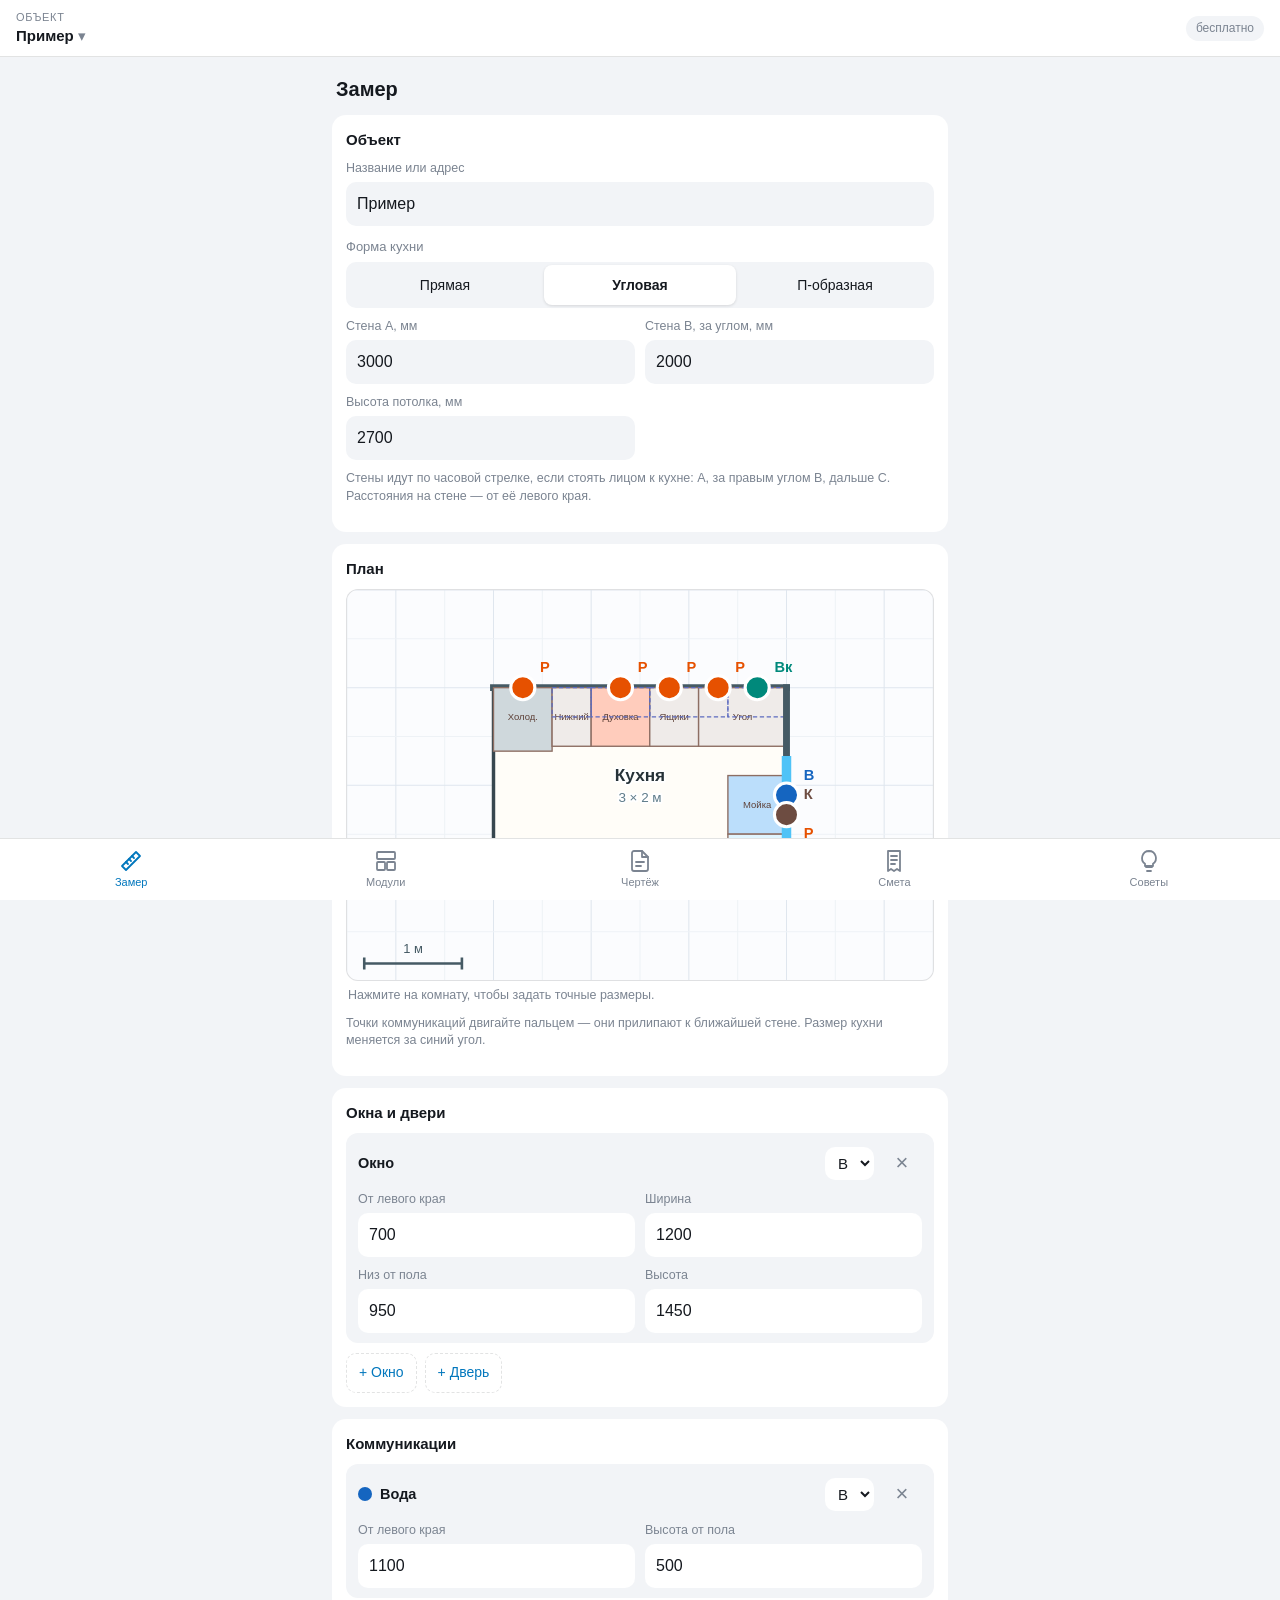
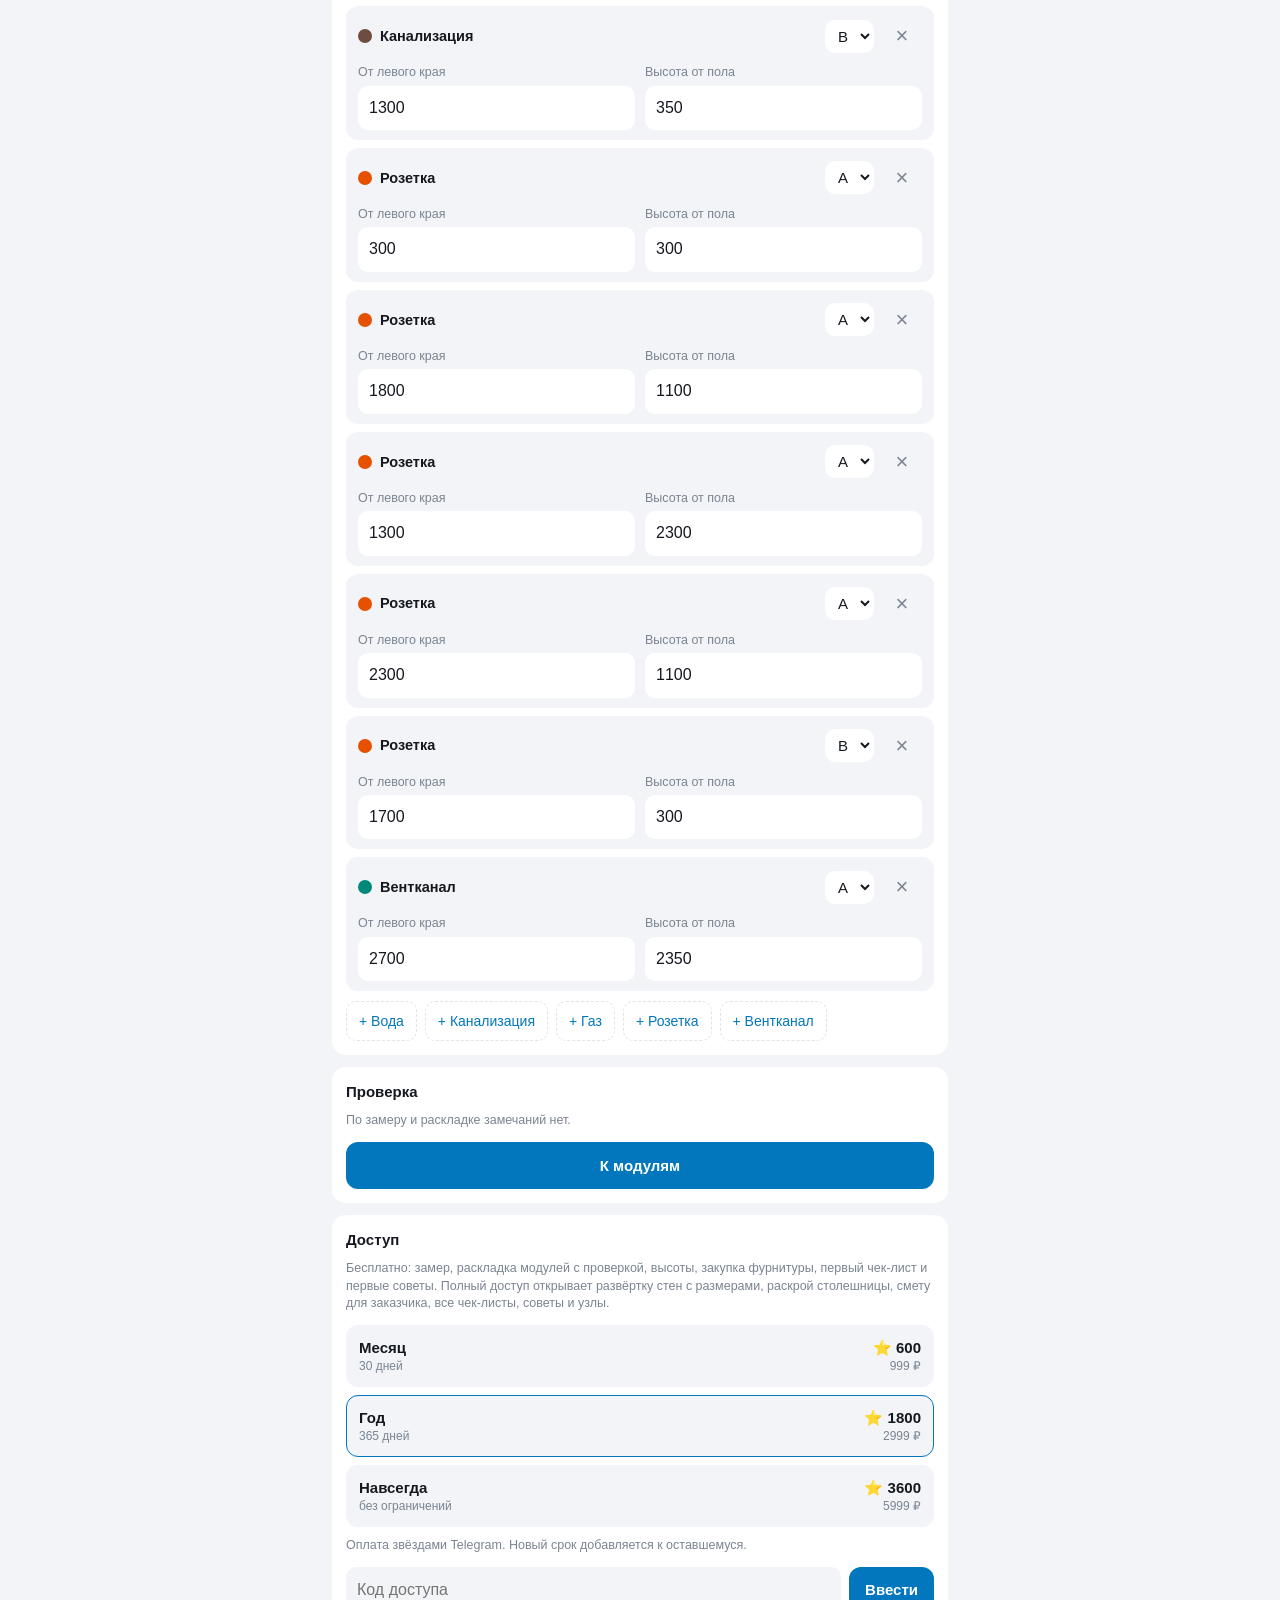
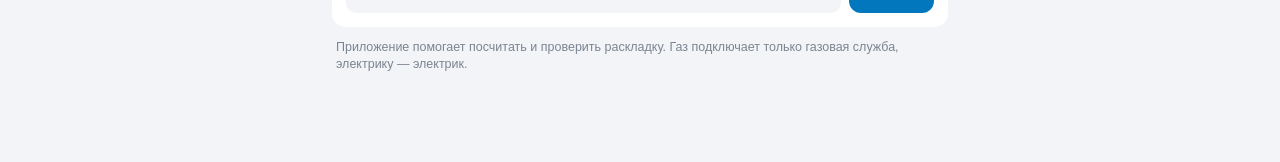
==== kuhnya/index.html @ 16d04ddf "Кухня PRO: мини-приложение для сборщиков кухонь Замер, раскладка модулей с проверкой, высоты, развёр" ====
<!DOCTYPE html>
<html lang="ru">
<head>
  <meta charset="UTF-8">
  <meta name="viewport" content="width=device-width, initial-scale=1, maximum-scale=1, user-scalable=no">
  <title>Кухня PRO</title>
  <script>
    /* автообновление: если на сервере версия новее, перезагружаемся мимо кэша Telegram */
    window.APP_VERSION = 1;
    fetch("version.json?t=" + Date.now(), { cache: "no-store" }).then((r) => r.json()).then((j) => {
      if (j.v > window.APP_VERSION && !location.search.includes("v=" + j.v)) location.replace(location.pathname + "?v=" + j.v + location.hash);
    }).catch(() => {});
  </script>
  <script src="https://telegram.org/js/telegram-web-app.js"></script>
  <link rel="stylesheet" href="style.css?v=1">
</head>
<body>
  <header class="top">
    <button class="project-chip" type="button">
      <span class="chip-label">Объект</span>
      <span class="chip-name" id="projectName">—</span>
    </button>
    <span class="badge" id="accessBadge">бесплатно</span>
  </header>
  <main id="view"></main>
  <nav class="tabs">
    <button type="button" data-tab="zamer">
      <svg viewBox="0 0 24 24"><path d="M3 17L17 3l4 4L7 21z"/><path d="M7 13l2 2M10 10l2 2M13 7l2 2"/></svg>
      Замер
    </button>
    <button type="button" data-tab="mods">
      <svg viewBox="0 0 24 24"><rect x="3" y="3" width="18" height="7" rx="1"/><rect x="3" y="13" width="8" height="8" rx="1"/><rect x="13" y="13" width="8" height="8" rx="1"/></svg>
      Модули
    </button>
    <button type="button" data-tab="draw">
      <svg viewBox="0 0 24 24"><path d="M14 2H6a2 2 0 00-2 2v16a2 2 0 002 2h12a2 2 0 002-2V8z"/><polyline points="14 2 14 8 20 8"/><path d="M8 13h8M8 17h5"/></svg>
      Чертёж
    </button>
    <button type="button" data-tab="smeta">
      <svg viewBox="0 0 24 24"><path d="M6 2h12v20l-3-2-3 2-3-2-3 2z"/><path d="M9 7h6M9 11h6M9 15h4"/></svg>
      Смета
    </button>
    <button type="button" data-tab="tips">
      <svg viewBox="0 0 24 24"><path d="M9 18h6M10 22h4M12 2a7 7 0 00-4 12.7V17h8v-2.3A7 7 0 0012 2z"/></svg>
      Советы
    </button>
  </nav>
  <div class="toast" id="toast"></div>
  <script src="config.js?v=1"></script>
  <script src="core.js?v=1"></script>
  <script src="plan.js?v=1"></script>
  <script src="elev.js?v=1"></script>
  <script src="tips.js?v=1"></script>
  <script src="checklists.js?v=1"></script>
  <script src="app.js?v=1"></script>
</body>
</html>
---- kuhnya/style.css ----
:root {
  --bg: var(--tg-theme-bg-color, #ffffff);
  --bg2: var(--tg-theme-secondary-bg-color, #f2f4f7);
  --text: var(--tg-theme-text-color, #15191f);
  --hint: var(--tg-theme-hint-color, #7b8491);
  --link: var(--tg-theme-link-color, #0277bd);
  --btn: var(--tg-theme-button-color, #0277bd);
  --btn-text: var(--tg-theme-button-text-color, #ffffff);
  --accent: #e65100;
  --ok: #1f8a4c;
  --amber: #f2a900;
  --hot: #e53935;
  --cold: #1565c0;
  --warn-bg: #fdecea;
  --line: color-mix(in srgb, var(--text) 12%, transparent);
  --radius: 14px;
}
* { box-sizing: border-box; -webkit-tap-highlight-color: transparent; }
html, body { margin: 0; background: var(--bg2); color: var(--text); font: 15px/1.4 -apple-system, "Segoe UI", Roboto, sans-serif; overflow-x: clip; }
body { padding-bottom: calc(72px + env(safe-area-inset-bottom)); }
main { padding: 12px 12px 0; max-width: 640px; margin: 0 auto; overflow-x: clip; }

.top { position: sticky; top: 0; z-index: 5; display: flex; align-items: center; justify-content: space-between; gap: 10px;
  padding: 10px 16px; background: var(--bg); border-bottom: 1px solid var(--line); }
.project-chip { display: flex; flex-direction: column; align-items: flex-start; border: 0; background: none; color: var(--text); padding: 0; font: inherit; text-align: left; min-width: 0; }
.chip-label { font-size: 11px; color: var(--hint); text-transform: uppercase; letter-spacing: .06em; }
.chip-name { font-weight: 700; white-space: nowrap; overflow: hidden; text-overflow: ellipsis; max-width: 60vw; }
.chip-name::after { content: " ▾"; color: var(--hint); font-weight: 400; }
.badge { font-size: 12px; padding: 4px 10px; border-radius: 99px; background: var(--bg2); color: var(--hint); white-space: nowrap; }
.badge.paid { background: color-mix(in srgb, var(--ok) 15%, transparent); color: var(--ok); }

h2 { font-size: 20px; margin: 6px 4px 12px; }
h3 { font-size: 15px; margin: 0 0 10px; }
.card { background: var(--bg); border-radius: var(--radius); padding: 14px; margin-bottom: 12px; position: relative; }
.sub { color: var(--hint); font-size: 13px; margin: -6px 0 10px; }
.grid { display: grid; grid-template-columns: 1fr 1fr; gap: 10px; align-items: end; }
label.f { display: flex; flex-direction: column; gap: 4px; font-size: 12.5px; color: var(--hint); }
label.f.full { grid-column: 1 / -1; }
input, select { width: 100%; font: inherit; font-size: 16px; color: var(--text); background: var(--bg2); border: 1px solid transparent; border-radius: 10px; padding: 10px; outline: none; }
input:focus, select:focus { border-color: var(--btn); }
.seg { display: flex; background: var(--bg2); border-radius: 10px; padding: 3px; gap: 3px; margin-bottom: 10px; }
.seg button { flex: 1; border: 0; background: none; color: var(--text); font: inherit; font-size: 14px; padding: 9px 4px; border-radius: 8px; min-height: 40px; }
.seg button.on { background: var(--bg); box-shadow: 0 1px 3px rgba(0, 0, 0, .12); font-weight: 600; }
.tgl { display: flex; gap: 10px; align-items: flex-start; padding: 8px 0; font-size: 14px; }
.tgl input { width: 22px; height: 22px; flex: none; margin: 0; accent-color: var(--btn); }
.tgl small { display: block; color: var(--hint); font-size: 12px; }

.res { display: grid; grid-template-columns: 1fr auto; gap: 8px 12px; align-items: baseline; }
.res .k { color: var(--hint); font-size: 14px; }
.res .v { font-weight: 700; font-size: 16px; text-align: right; font-variant-numeric: tabular-nums; }
.res .v.big { font-size: 22px; }
.res hr { grid-column: 1 / -1; border: 0; border-top: 1px solid var(--line); margin: 2px 0; width: 100%; }
.warn { background: var(--warn-bg); color: #7a1f19; border-radius: 10px; padding: 10px 12px; font-size: 14px; margin-top: 10px; }
.note { color: var(--hint); font-size: 12.5px; margin-top: 10px; }
.btn { display: block; width: 100%; border: 0; border-radius: 12px; padding: 13px; font: inherit; font-weight: 600; background: var(--btn); color: var(--btn-text); margin-top: 12px; min-height: 46px; }
.btn.ghost { background: var(--bg2); color: var(--text); }

/* линии/трубы */
.pipe-line { background: var(--bg); border-radius: var(--radius); padding: 12px 14px; margin-bottom: 10px; }
.pipe-line .head { display: flex; align-items: center; gap: 8px; margin-bottom: 6px; }
.pipe-line .icon { font-size: 20px; }
.pipe-line .name { flex: 1; font-weight: 600; font-size: 15px; }
.pipe-line .badge-t { font-size: 11px; padding: 2px 8px; border-radius: 99px; font-weight: 600; }
.badge-hot { background: color-mix(in srgb, var(--hot) 14%, transparent); color: var(--hot); }
.badge-cold { background: color-mix(in srgb, var(--cold) 14%, transparent); color: var(--cold); }
.pipe-line .specs { display: flex; flex-wrap: wrap; gap: 6px; font-size: 13px; color: var(--hint); }
.pipe-line .specs b { font-weight: 700; color: var(--text); }

/* закупка */
.bi { display: flex; justify-content: space-between; gap: 12px; padding: 9px 0; border-bottom: 1px solid var(--line); font-size: 14.5px; }
.bi:last-child { border-bottom: 0; }
.bi b { white-space: nowrap; font-variant-numeric: tabular-nums; }

/* замок */
.lock { position: absolute; inset: 0; border-radius: var(--radius); display: flex; flex-direction: column; align-items: center; justify-content: center; gap: 8px; text-align: center; padding: 20px;
  background: color-mix(in srgb, var(--bg) 82%, transparent); backdrop-filter: blur(3px); -webkit-backdrop-filter: blur(3px); }
.lock b { font-size: 15px; }
.lock span { color: var(--hint); font-size: 13px; max-width: 260px; }
.lock .btn { width: auto; padding: 10px 18px; margin-top: 4px; }
.locked-body { filter: blur(2px); pointer-events: none; user-select: none; min-height: 120px; }

.tabs { position: fixed; left: 0; right: 0; bottom: 0; z-index: 6; display: flex; background: var(--bg); border-top: 1px solid var(--line); padding: 4px 4px calc(4px + env(safe-area-inset-bottom)); }
.tabs button { flex: 1; border: 0; background: none; color: var(--hint); font: inherit; font-size: 11px; display: flex; flex-direction: column; align-items: center; gap: 2px; padding: 6px 0; min-height: 48px; }
.tabs svg { width: 24px; height: 24px; fill: none; stroke: currentColor; stroke-width: 1.8; stroke-linecap: round; stroke-linejoin: round; }
.tabs button.on { color: var(--btn); }
.sheet-bg { position: fixed; inset: 0; background: rgba(0, 0, 0, .35); z-index: 20; display: flex; align-items: flex-end; }
.sheet { background: var(--bg); width: 100%; max-height: 85vh; overflow: auto; border-radius: 18px 18px 0 0; padding: 16px 16px calc(16px + env(safe-area-inset-bottom)); }
.cl-item { display: flex; align-items: center; gap: 12px; padding: 12px 2px; border-bottom: 1px solid var(--line); }
.cl-item .t { flex: 1; } .cl-item small { display: block; color: var(--hint); font-size: 12.5px; }
.toast { position: fixed; left: 50%; bottom: 90px; transform: translateX(-50%); background: rgba(30, 30, 30, .9); color: #fff; padding: 10px 16px; border-radius: 12px; font-size: 14px; opacity: 0; transition: opacity .2s; pointer-events: none; z-index: 30; max-width: 90vw; }
.toast.show { opacity: 1; }

/* тарифы */
.plans { display: grid; gap: 8px; }
.plan { display: flex; width: 100%; align-items: center; justify-content: space-between; gap: 10px; text-align: left; font: inherit; color: var(--text);
  background: var(--bg2); border: 1.5px solid transparent; border-radius: 12px; padding: 11px 12px; min-height: 52px; }
.plan.best { border-color: var(--btn); }
.plan-n { font-weight: 700; } .plan-n small, .plan-p small { display: block; font-weight: 400; color: var(--hint); font-size: 12px; }
.plan-p { font-weight: 700; text-align: right; white-space: nowrap; font-variant-numeric: tabular-nums; }
.code-row { display: flex; gap: 8px; margin-top: 12px; align-items: stretch; }
.code-row input { flex: 1; min-width: 0; }
.code-row .btn { width: auto; margin: 0; padding: 0 16px; }

/* план дома */
.plan-tools { display: flex; gap: 8px; margin-bottom: 6px; }
.plan-tools button { flex: 1; display: flex; align-items: center; justify-content: center; gap: 6px; border: 1px solid var(--line); background: var(--bg2); color: var(--text); font: inherit; font-size: 13.5px; padding: 9px 8px; border-radius: 10px; min-height: 44px; }
.plan-tools button:disabled { opacity: .6; }
.plan-tools svg { width: 18px; height: 18px; flex: none; fill: none; stroke: currentColor; stroke-width: 1.8; stroke-linecap: round; stroke-linejoin: round; }
.pe-wrap { touch-action: none; user-select: none; -webkit-user-select: none; margin-top: 6px; }
svg.plan-svg { width: 100%; height: auto; max-height: 62vh; display: block; background: #fbfcfe; border-radius: 12px; border: 1px solid var(--line); }
svg.plan-svg.static { cursor: zoom-in; }
.pe-sel { display: grid; grid-template-columns: 1fr 1fr 44px; gap: 8px; align-items: end; margin-top: 10px; }
.pe-sel b { grid-column: 1 / -1; font-size: 14px; }
.pe-rot { height: 44px; border: 0; border-radius: 10px; background: var(--bg2); color: var(--text); font-size: 20px; }
.from-plan { margin: 10px 0 0; font-size: 13.5px; color: var(--hint); }
.from-plan b { color: var(--text); }
.from-plan button, .linkbtn { border: 0; background: none; color: var(--link); font: inherit; padding: 0 2px; text-decoration: underline; }

/* советы и чертежи */
.tip { background: var(--bg); border-radius: var(--radius); padding: 12px 14px; margin-bottom: 10px; border-left: 4px solid var(--ok); }
.tip.err { border-left-color: var(--hot); }
.tip-kind { font-size: 12px; font-weight: 700; color: var(--ok); margin-bottom: 4px; }
.tip.err .tip-kind { color: var(--hot); }
.tip-text { font-size: 14px; line-height: 1.45; }
.tip.locked .tip-text { color: var(--hint); font-style: italic; }
.tip-src { font-size: 11.5px; color: var(--hint); margin-top: 6px; }
.cl-item[data-draw] { cursor: pointer; }
.zoom { position: fixed; inset: 0; z-index: 40; background: #fff; display: flex; flex-direction: column; }
.zoom-bar { display: flex; align-items: center; justify-content: space-between; gap: 10px; padding: 10px 14px; border-bottom: 1px solid #e5e2db; font-size: 13px; color: #6f6c66; }
.zoom-bar button { border: 0; background: var(--btn); color: var(--btn-text); border-radius: 10px; padding: 8px 14px; font: inherit; font-weight: 600; min-height: 40px; }
.zoom-body { flex: 1; overflow: auto; -webkit-overflow-scrolling: touch; padding: 10px; }
.zoom-body svg.zoomed { height: auto; display: block; margin: 0 auto; }

/* замер: окна, двери, коммуникации */
.addrow { display: flex; flex-wrap: wrap; gap: 8px; margin-top: 10px; }
.addrow button { border: 1px dashed var(--line); background: none; color: var(--link); font: inherit; font-size: 14px; padding: 9px 12px; border-radius: 10px; min-height: 40px; }
.item { background: var(--bg2); border-radius: 12px; padding: 10px 12px; margin-bottom: 8px; }
.item .head { display: flex; align-items: center; gap: 8px; margin-bottom: 8px; }
.item .head b { flex: 1; font-size: 14.5px; }
.item .head select { width: auto; padding: 6px 8px; font-size: 15px; background: var(--bg); }
.item .grid input { background: var(--bg); }
.dot { width: 14px; height: 14px; border-radius: 50%; flex: none; }
.x { border: 0; background: none; color: var(--hint); font-size: 22px; padding: 2px 8px; min-width: 40px; min-height: 40px; }

/* модули */
.mrow { display: grid; grid-template-columns: minmax(0, 1fr) 66px 34px 34px 34px; gap: 5px; align-items: center; padding: 5px 0; border-bottom: 1px solid var(--line); }
.mrow select, .mrow input { padding: 8px 6px; font-size: 15px; }
.mrow select { text-overflow: ellipsis; }
.mrow button { height: 40px; border: 0; border-radius: 10px; background: var(--bg2); color: var(--text); font-size: 18px; padding: 0; }
.mrow button[data-mdel] { color: var(--hint); font-size: 20px; }
.row-head { display: flex; align-items: baseline; justify-content: space-between; gap: 8px; margin: 14px 0 4px; }
.row-head h3 { margin: 0; }
.row-head span { font-size: 12.5px; color: var(--hint); }
.row-add { display: grid; grid-template-columns: 1fr auto; gap: 8px; margin-top: 8px; }
.row-add select { color: var(--link); }
.row-add button { border: 1px dashed var(--line); background: none; color: var(--link); font: inherit; font-size: 14px; padding: 0 12px; border-radius: 10px; min-height: 44px; }
.fit { font-size: 13.5px; margin-top: 8px; color: var(--hint); }
.fit b { color: var(--text); }
.fit .bad { color: var(--hot); font-weight: 600; }
.fit .ok { color: var(--ok); font-weight: 600; }
.info { background: color-mix(in srgb, var(--btn) 9%, transparent); border-radius: 10px; padding: 10px 12px; font-size: 14px; margin-top: 10px; }

/* чертежи */
.elev-wrap { border-radius: 12px; border: 1px solid var(--line); overflow: hidden; background: #fff; }
svg.elev, svg.elev-mini, svg.ctop, svg.sheets { display: block; width: 100%; height: auto; cursor: zoom-in; }
.pieces { font-size: 14px; }
.pieces .bi span small { display: block; color: var(--hint); font-size: 12.5px; }

/* смета */
.sm-row { padding: 10px 0; border-bottom: 1px solid var(--line); }
.sm-row:last-child { border-bottom: 0; }
.sm-row .n { font-size: 14.5px; margin-bottom: 6px; }
.sm-row .n.off { color: var(--hint); }
.sm-line { display: grid; grid-template-columns: 74px 36px 96px 1fr; gap: 6px; align-items: center; font-size: 13px; color: var(--hint); }
.sm-line input { padding: 7px 8px; font-size: 15px; }
.sm-line b { text-align: right; color: var(--text); font-size: 15px; white-space: nowrap; font-variant-numeric: tabular-nums; }
.total { display: flex; justify-content: space-between; align-items: baseline; font-size: 15px; }
.total b { font-size: 24px; font-variant-numeric: tabular-nums; }

/* чек-листы */
.bar { height: 6px; background: var(--bg2); border-radius: 9px; overflow: hidden; margin-top: 6px; }
.bar i { display: block; height: 100%; background: var(--ok); border-radius: 9px; }
.chk { display: flex; gap: 12px; align-items: flex-start; padding: 11px 2px; border-bottom: 1px solid var(--line); font-size: 14.5px; }
.chk:last-child { border-bottom: 0; }
.chk input { width: 22px; height: 22px; flex: none; margin: 0; accent-color: var(--ok); }
.chk.done span { color: var(--hint); text-decoration: line-through; }
.nr { display: inline-block; font-size: 11px; font-weight: 700; color: var(--accent); border: 1px solid var(--accent); border-radius: 99px; padding: 1px 7px; margin-left: 6px; vertical-align: 1px; }
.back { border: 0; background: none; color: var(--link); font: inherit; padding: 4px; margin: 0 0 6px; min-height: 40px; }
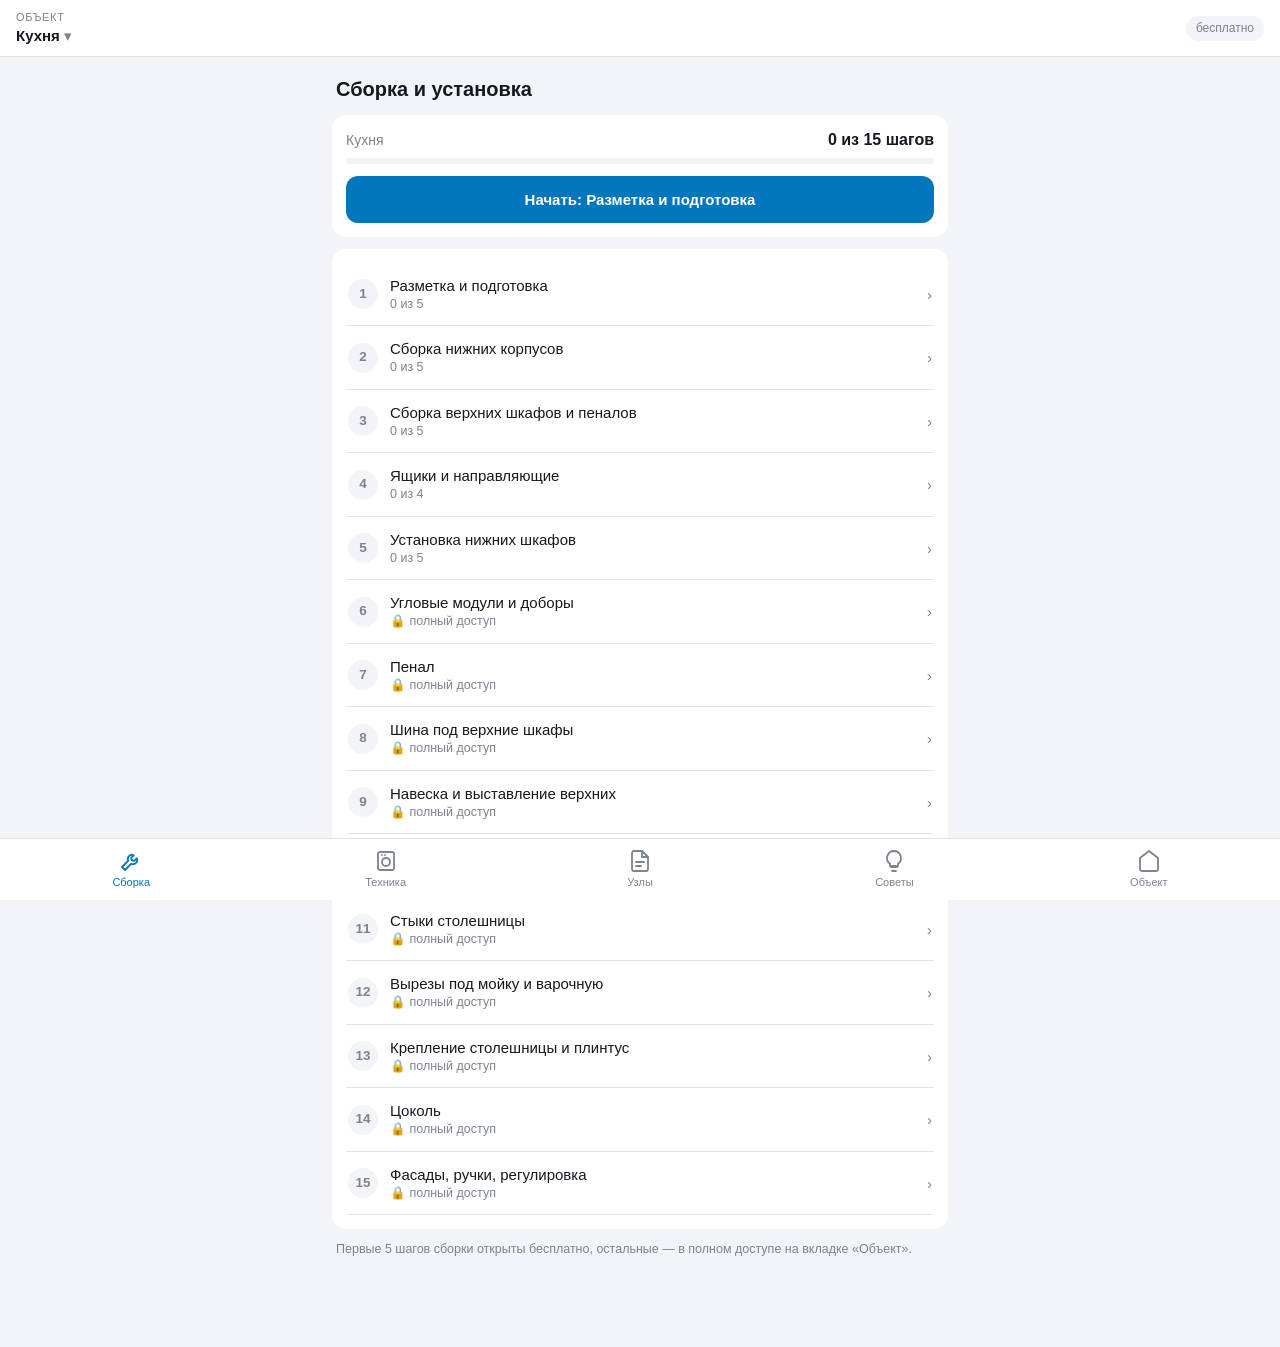
==== commit 10dac5bb: "Кухня PRO v2: пошаговая сборка по чек-листам, подключён бот @kuxni_help_bot Co-Authored-By: Claude O" ====
--- a/kuhnya/index.html
+++ b/kuhnya/index.html
@@ -6,13 +6,13 @@
   <title>Кухня PRO</title>
   <script>
     /* автообновление: если на сервере версия новее, перезагружаемся мимо кэша Telegram */
-    window.APP_VERSION = 1;
+    window.APP_VERSION = 2;
     fetch("version.json?t=" + Date.now(), { cache: "no-store" }).then((r) => r.json()).then((j) => {
       if (j.v > window.APP_VERSION && !location.search.includes("v=" + j.v)) location.replace(location.pathname + "?v=" + j.v + location.hash);
     }).catch(() => {});
   </script>
   <script src="https://telegram.org/js/telegram-web-app.js"></script>
-  <link rel="stylesheet" href="style.css?v=1">
+  <link rel="stylesheet" href="style.css?v=2">
 </head>
 <body>
   <header class="top">
@@ -24,34 +24,31 @@
   </header>
   <main id="view"></main>
   <nav class="tabs">
-    <button type="button" data-tab="zamer">
-      <svg viewBox="0 0 24 24"><path d="M3 17L17 3l4 4L7 21z"/><path d="M7 13l2 2M10 10l2 2M13 7l2 2"/></svg>
-      Замер
+    <button type="button" data-tab="build">
+      <svg viewBox="0 0 24 24"><path d="M14.7 6.3a4 4 0 00-5.4 5.4L3 18l3 3 6.3-6.3a4 4 0 005.4-5.4l-2.5 2.5-2.4-.6-.6-2.4z"/></svg>
+      Сборка
     </button>
-    <button type="button" data-tab="mods">
-      <svg viewBox="0 0 24 24"><rect x="3" y="3" width="18" height="7" rx="1"/><rect x="3" y="13" width="8" height="8" rx="1"/><rect x="13" y="13" width="8" height="8" rx="1"/></svg>
-      Модули
+    <button type="button" data-tab="tech">
+      <svg viewBox="0 0 24 24"><rect x="4" y="3" width="16" height="18" rx="2"/><circle cx="12" cy="13" r="4"/><path d="M8 6h.01M11 6h.01"/></svg>
+      Техника
     </button>
-    <button type="button" data-tab="draw">
+    <button type="button" data-tab="nodes">
       <svg viewBox="0 0 24 24"><path d="M14 2H6a2 2 0 00-2 2v16a2 2 0 002 2h12a2 2 0 002-2V8z"/><polyline points="14 2 14 8 20 8"/><path d="M8 13h8M8 17h5"/></svg>
-      Чертёж
-    </button>
-    <button type="button" data-tab="smeta">
-      <svg viewBox="0 0 24 24"><path d="M6 2h12v20l-3-2-3 2-3-2-3 2z"/><path d="M9 7h6M9 11h6M9 15h4"/></svg>
-      Смета
+      Узлы
     </button>
     <button type="button" data-tab="tips">
       <svg viewBox="0 0 24 24"><path d="M9 18h6M10 22h4M12 2a7 7 0 00-4 12.7V17h8v-2.3A7 7 0 0012 2z"/></svg>
       Советы
     </button>
+    <button type="button" data-tab="obj">
+      <svg viewBox="0 0 24 24"><path d="M3 9l9-7 9 7v11a2 2 0 01-2 2H5a2 2 0 01-2-2V9z"/></svg>
+      Объект
+    </button>
   </nav>
   <div class="toast" id="toast"></div>
-  <script src="config.js?v=1"></script>
-  <script src="core.js?v=1"></script>
-  <script src="plan.js?v=1"></script>
-  <script src="elev.js?v=1"></script>
-  <script src="tips.js?v=1"></script>
-  <script src="checklists.js?v=1"></script>
-  <script src="app.js?v=1"></script>
+  <script src="config.js?v=2"></script>
+  <script src="steps.js?v=2"></script>
+  <script src="tips.js?v=2"></script>
+  <script src="app.js?v=2"></script>
 </body>
 </html>
--- a/kuhnya/style.css
+++ b/kuhnya/style.css
@@ -186,3 +186,14 @@
 .chk.done span { color: var(--hint); text-decoration: line-through; }
 .nr { display: inline-block; font-size: 11px; font-weight: 700; color: var(--accent); border: 1px solid var(--accent); border-radius: 99px; padding: 1px 7px; margin-left: 6px; vertical-align: 1px; }
 .back { border: 0; background: none; color: var(--link); font: inherit; padding: 4px; margin: 0 0 6px; min-height: 40px; }
+
+/* пошаговая сборка */
+.num { width: 30px; height: 30px; flex: none; border-radius: 50%; background: var(--bg2); color: var(--hint); display: flex; align-items: center; justify-content: center; font-size: 13.5px; font-weight: 700; }
+.num.ok { background: color-mix(in srgb, var(--ok) 16%, transparent); color: var(--ok); }
+.step-text { margin: 0; font-size: 15px; line-height: 1.5; }
+.draw-link { display: block; width: 100%; text-align: left; margin-top: 12px; border: 1px solid var(--line); background: var(--bg2); color: var(--link); font: inherit; font-size: 14.5px; padding: 11px 12px; border-radius: 10px; min-height: 44px; }
+.step-nav { display: grid; grid-template-columns: 1fr 1.4fr; gap: 10px; margin: 4px 0 16px; }
+.step-nav .btn { margin-top: 0; }
+.step-nav .btn:disabled { opacity: .45; }
+textarea { width: 100%; font: inherit; font-size: 16px; color: var(--text); background: var(--bg2); border: 1px solid transparent; border-radius: 10px; padding: 10px; outline: none; resize: vertical; }
+textarea:focus { border-color: var(--btn); }
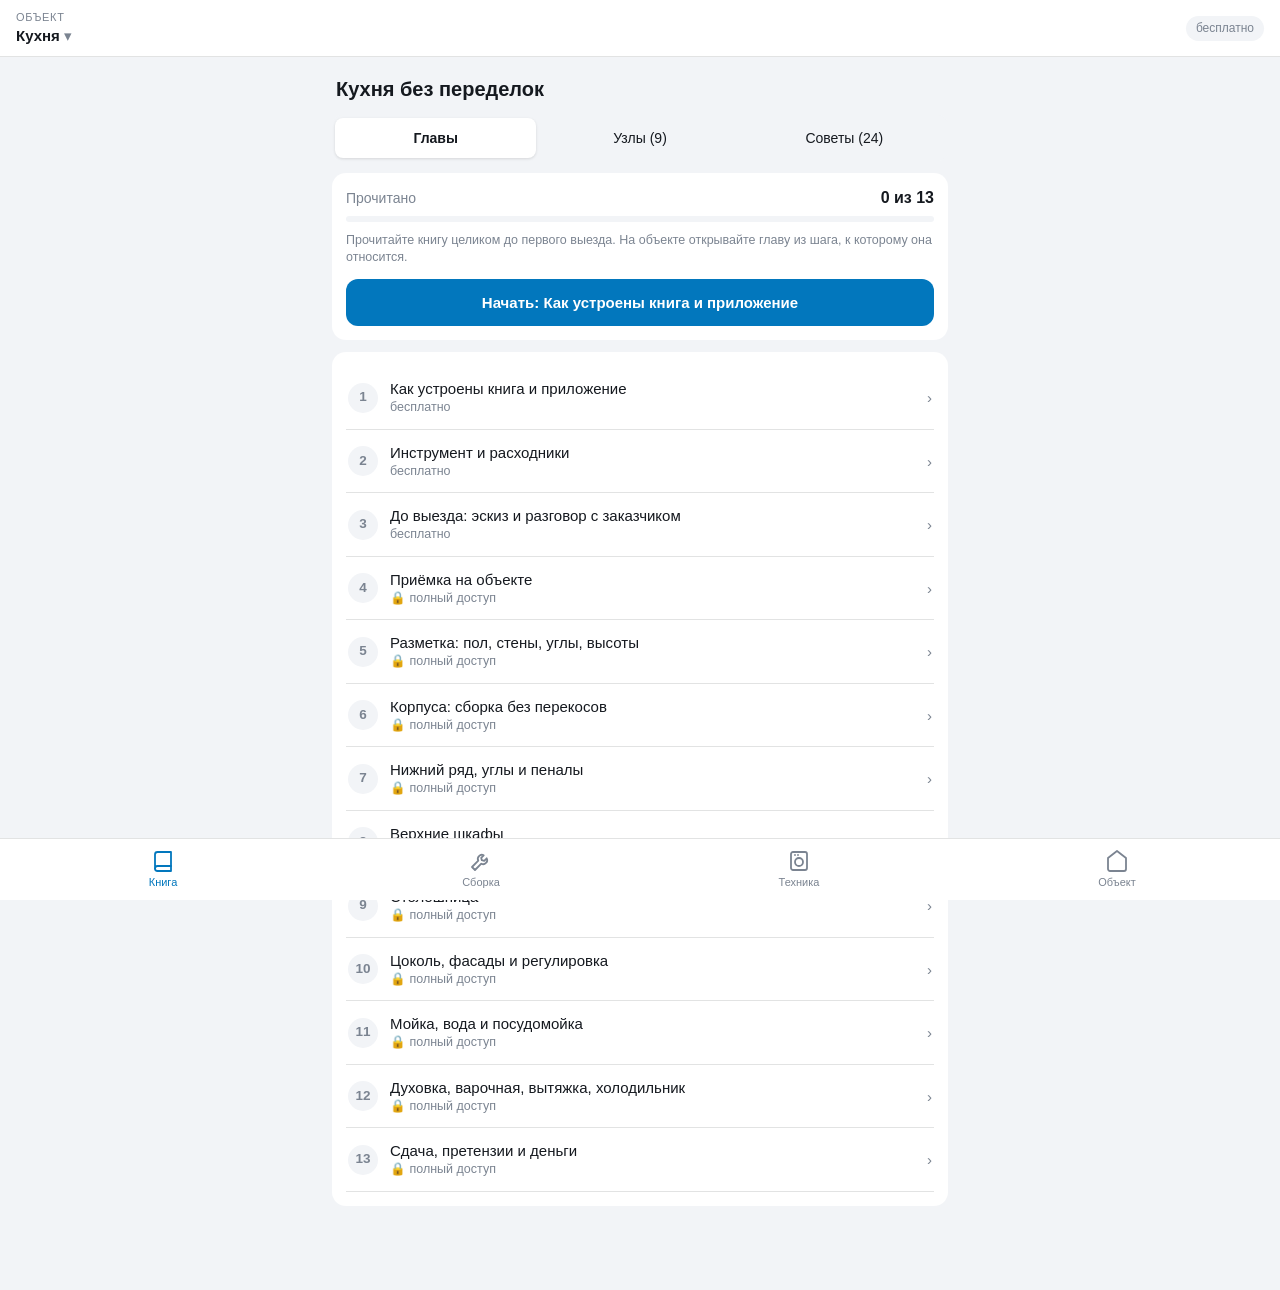
==== commit c002a171: "Кухня PRO v3: книга «Кухня без переделок» (13 глав) со ссылками на шаги Co-Authored-By: Claude Opus " ====
--- a/kuhnya/index.html
+++ b/kuhnya/index.html
@@ -6,13 +6,13 @@
   <title>Кухня PRO</title>
   <script>
     /* автообновление: если на сервере версия новее, перезагружаемся мимо кэша Telegram */
-    window.APP_VERSION = 2;
+    window.APP_VERSION = 3;
     fetch("version.json?t=" + Date.now(), { cache: "no-store" }).then((r) => r.json()).then((j) => {
       if (j.v > window.APP_VERSION && !location.search.includes("v=" + j.v)) location.replace(location.pathname + "?v=" + j.v + location.hash);
     }).catch(() => {});
   </script>
   <script src="https://telegram.org/js/telegram-web-app.js"></script>
-  <link rel="stylesheet" href="style.css?v=2">
+  <link rel="stylesheet" href="style.css?v=3">
 </head>
 <body>
   <header class="top">
@@ -24,6 +24,10 @@
   </header>
   <main id="view"></main>
   <nav class="tabs">
+    <button type="button" data-tab="book">
+      <svg viewBox="0 0 24 24"><path d="M4 19.5A2.5 2.5 0 016.5 17H20V3H6.5A2.5 2.5 0 004 5.5z"/><path d="M4 19.5A2.5 2.5 0 006.5 22H20v-5"/></svg>
+      Книга
+    </button>
     <button type="button" data-tab="build">
       <svg viewBox="0 0 24 24"><path d="M14.7 6.3a4 4 0 00-5.4 5.4L3 18l3 3 6.3-6.3a4 4 0 005.4-5.4l-2.5 2.5-2.4-.6-.6-2.4z"/></svg>
       Сборка
@@ -32,23 +36,16 @@
       <svg viewBox="0 0 24 24"><rect x="4" y="3" width="16" height="18" rx="2"/><circle cx="12" cy="13" r="4"/><path d="M8 6h.01M11 6h.01"/></svg>
       Техника
     </button>
-    <button type="button" data-tab="nodes">
-      <svg viewBox="0 0 24 24"><path d="M14 2H6a2 2 0 00-2 2v16a2 2 0 002 2h12a2 2 0 002-2V8z"/><polyline points="14 2 14 8 20 8"/><path d="M8 13h8M8 17h5"/></svg>
-      Узлы
-    </button>
-    <button type="button" data-tab="tips">
-      <svg viewBox="0 0 24 24"><path d="M9 18h6M10 22h4M12 2a7 7 0 00-4 12.7V17h8v-2.3A7 7 0 0012 2z"/></svg>
-      Советы
-    </button>
     <button type="button" data-tab="obj">
       <svg viewBox="0 0 24 24"><path d="M3 9l9-7 9 7v11a2 2 0 01-2 2H5a2 2 0 01-2-2V9z"/></svg>
       Объект
     </button>
   </nav>
   <div class="toast" id="toast"></div>
-  <script src="config.js?v=2"></script>
-  <script src="steps.js?v=2"></script>
-  <script src="tips.js?v=2"></script>
-  <script src="app.js?v=2"></script>
+  <script src="config.js?v=3"></script>
+  <script src="steps.js?v=3"></script>
+  <script src="book.js?v=3"></script>
+  <script src="tips.js?v=3"></script>
+  <script src="app.js?v=3"></script>
 </body>
 </html>
--- a/kuhnya/style.css
+++ b/kuhnya/style.css
@@ -197,3 +197,12 @@
 .step-nav .btn:disabled { opacity: .45; }
 textarea { width: 100%; font: inherit; font-size: 16px; color: var(--text); background: var(--bg2); border: 1px solid transparent; border-radius: 10px; padding: 10px; outline: none; resize: vertical; }
 textarea:focus { border-color: var(--btn); }
+
+/* книга */
+.book .bk-p { margin: 0 0 12px; font-size: 15.5px; line-height: 1.55; }
+.book .bk-h { margin: 18px 0 8px; font-size: 16px; }
+.book .bk-h:first-child { margin-top: 0; }
+.book .bk-list { margin: 0 0 12px; padding-left: 20px; font-size: 15px; line-height: 1.5; }
+.book .bk-list li { margin-bottom: 6px; }
+.book .warn { margin: 4px 0 12px; }
+.book .draw-link { margin: 4px 0 12px; }
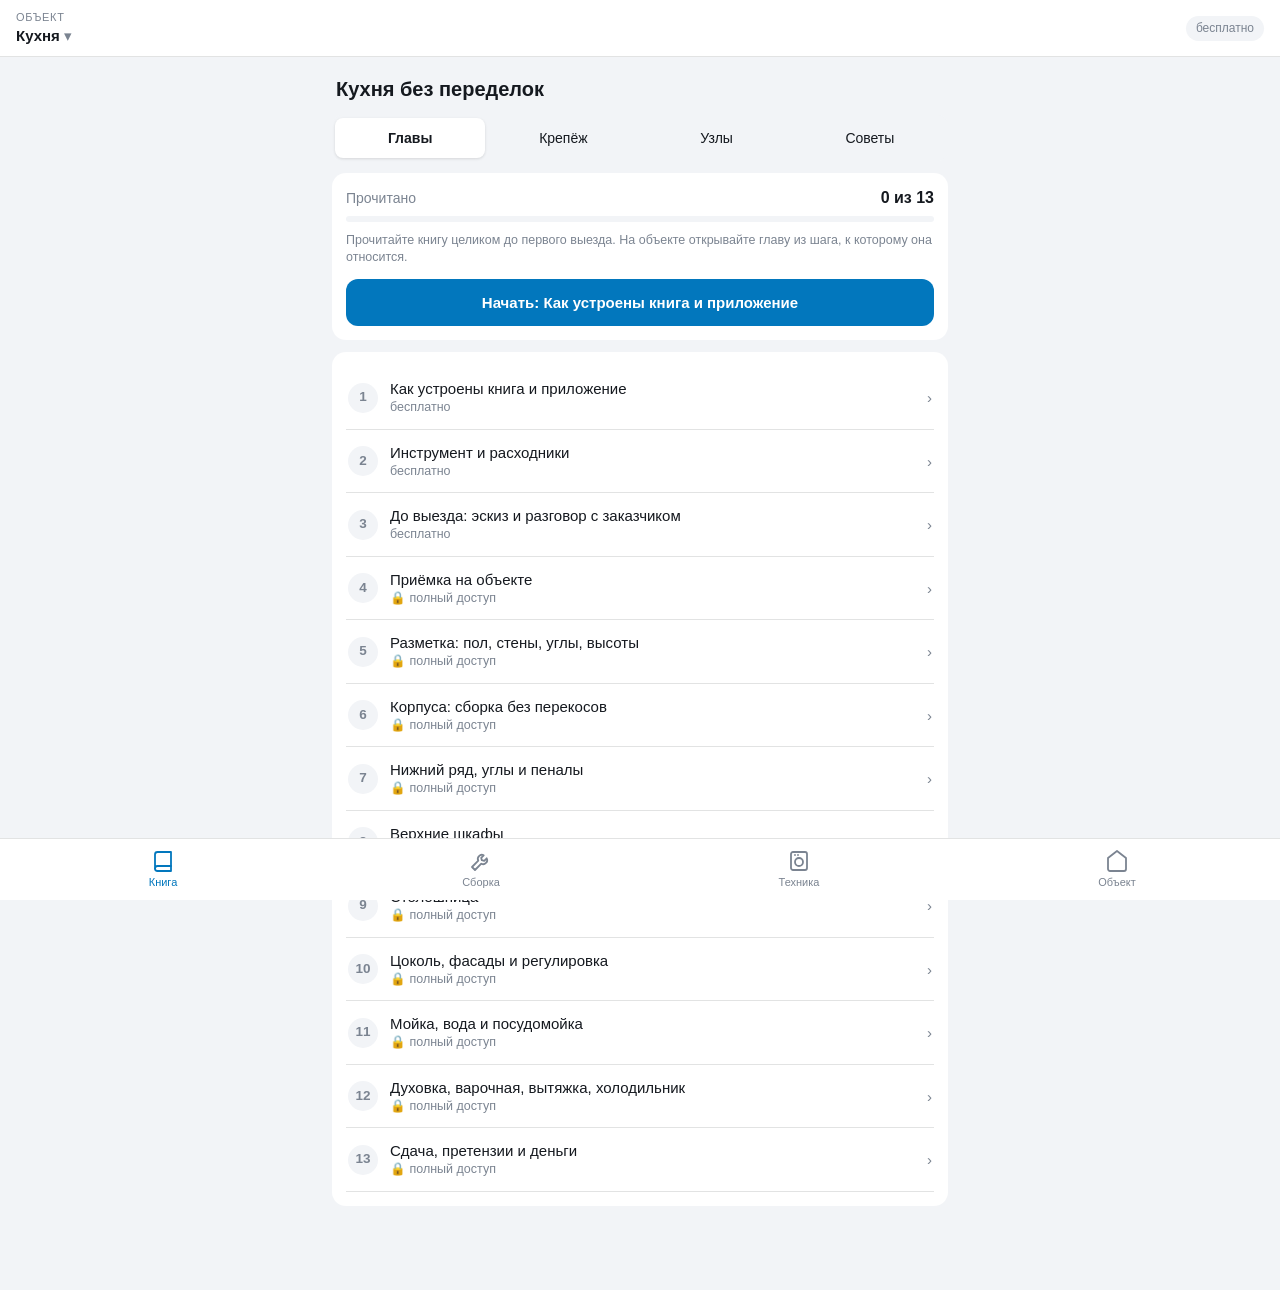
==== commit 8f9c6f57: "Кухня PRO v4: подробные шаги для новичков, справочник крепежа, 5 новых схем Co-Authored-By: Claude O" ====
--- a/kuhnya/index.html
+++ b/kuhnya/index.html
@@ -6,13 +6,13 @@
   <title>Кухня PRO</title>
   <script>
     /* автообновление: если на сервере версия новее, перезагружаемся мимо кэша Telegram */
-    window.APP_VERSION = 3;
+    window.APP_VERSION = 4;
     fetch("version.json?t=" + Date.now(), { cache: "no-store" }).then((r) => r.json()).then((j) => {
       if (j.v > window.APP_VERSION && !location.search.includes("v=" + j.v)) location.replace(location.pathname + "?v=" + j.v + location.hash);
     }).catch(() => {});
   </script>
   <script src="https://telegram.org/js/telegram-web-app.js"></script>
-  <link rel="stylesheet" href="style.css?v=3">
+  <link rel="stylesheet" href="style.css?v=4">
 </head>
 <body>
   <header class="top">
@@ -42,10 +42,11 @@
     </button>
   </nav>
   <div class="toast" id="toast"></div>
-  <script src="config.js?v=3"></script>
-  <script src="steps.js?v=3"></script>
-  <script src="book.js?v=3"></script>
-  <script src="tips.js?v=3"></script>
-  <script src="app.js?v=3"></script>
+  <script src="config.js?v=4"></script>
+  <script src="steps.js?v=4"></script>
+  <script src="book.js?v=4"></script>
+  <script src="parts.js?v=4"></script>
+  <script src="tips.js?v=4"></script>
+  <script src="app.js?v=4"></script>
 </body>
 </html>
--- a/kuhnya/style.css
+++ b/kuhnya/style.css
@@ -206,3 +206,11 @@
 .book .bk-list li { margin-bottom: 6px; }
 .book .warn { margin: 4px 0 12px; }
 .book .draw-link { margin: 4px 0 12px; }
+
+/* подробные шаги и справочник */
+ol.how { margin: 0; padding-left: 22px; font-size: 15px; line-height: 1.5; }
+ol.how li { margin-bottom: 9px; padding-left: 2px; }
+ol.how li::marker { font-weight: 700; color: var(--btn); }
+ul.need { margin: 0; }
+.chips { display: flex; flex-wrap: wrap; gap: 8px; }
+.chip-btn { border: 1px solid var(--line); background: var(--bg2); color: var(--text); font: inherit; font-size: 14px; padding: 9px 12px; border-radius: 99px; min-height: 40px; }
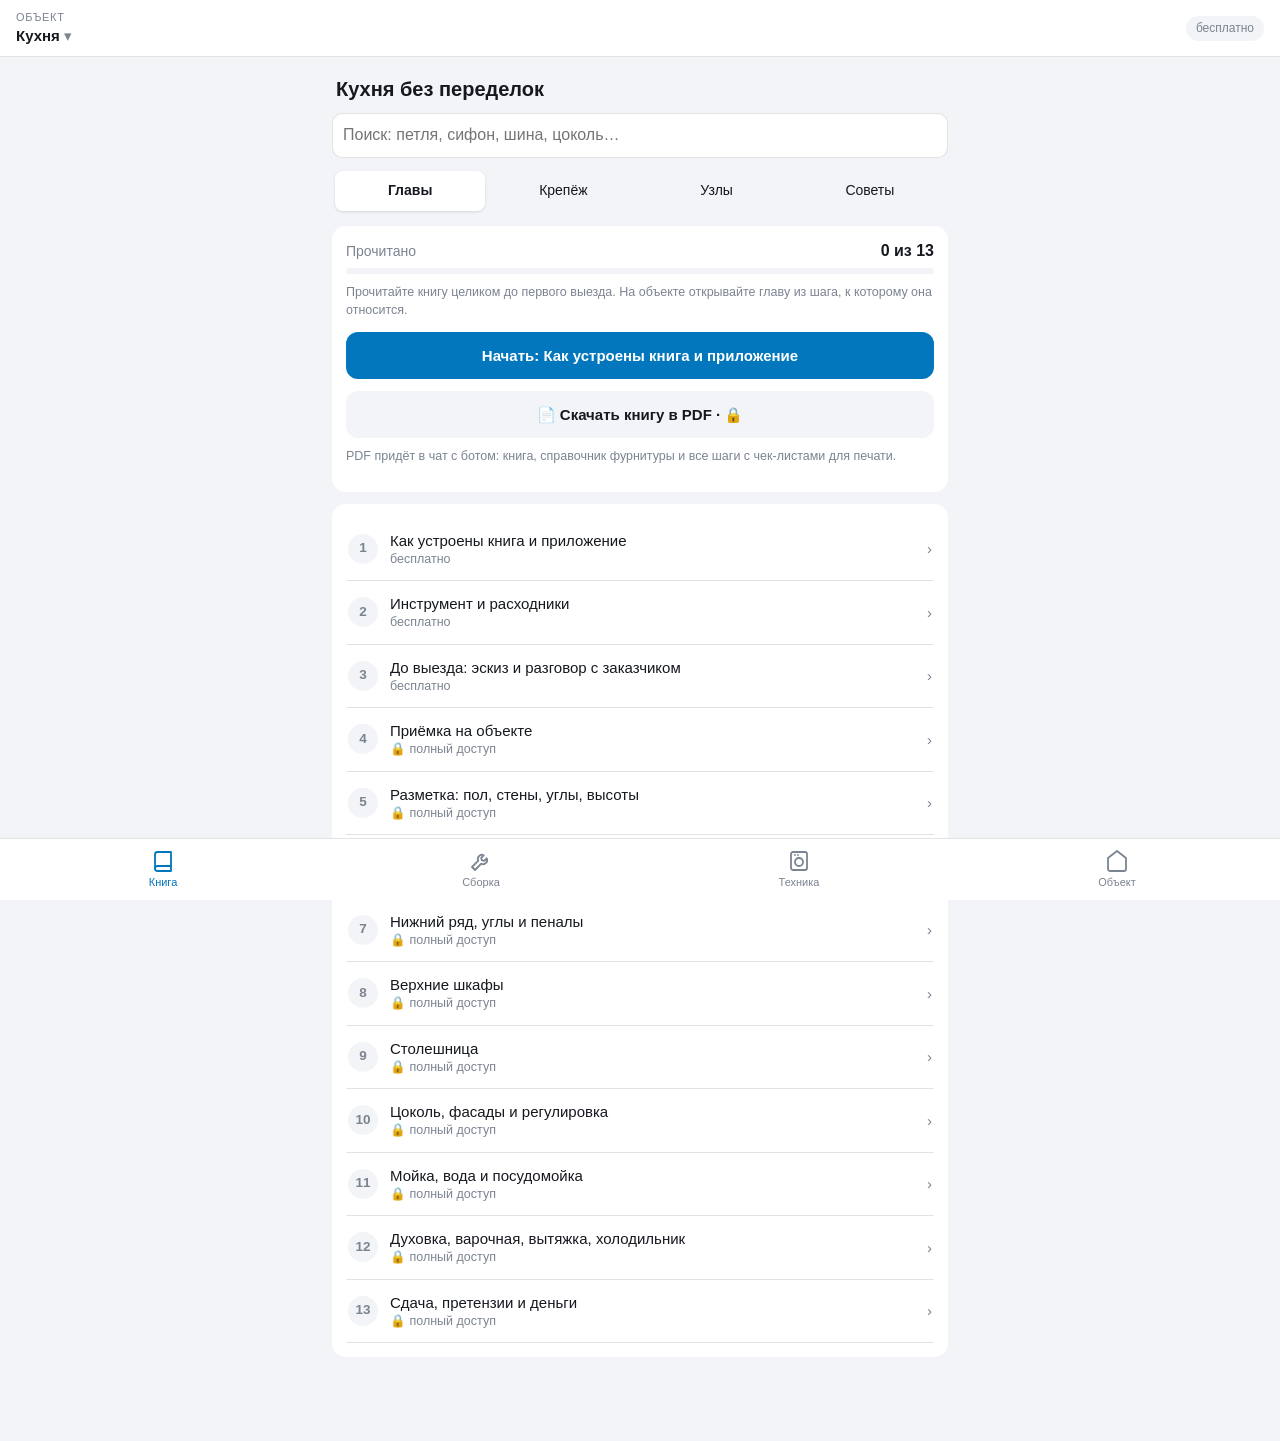
==== commit ecb5e1ae: "Кухня PRO v7: схемы в каждом шаге, кнопка PDF, поиск, пропуск ненужных шагов, список с собой Co-Auth" ====
--- a/kuhnya/index.html
+++ b/kuhnya/index.html
@@ -6,13 +6,13 @@
   <title>Кухня PRO</title>
   <script>
     /* автообновление: если на сервере версия новее, перезагружаемся мимо кэша Telegram */
-    window.APP_VERSION = 4;
+    window.APP_VERSION = 7;
     fetch("version.json?t=" + Date.now(), { cache: "no-store" }).then((r) => r.json()).then((j) => {
       if (j.v > window.APP_VERSION && !location.search.includes("v=" + j.v)) location.replace(location.pathname + "?v=" + j.v + location.hash);
     }).catch(() => {});
   </script>
   <script src="https://telegram.org/js/telegram-web-app.js"></script>
-  <link rel="stylesheet" href="style.css?v=4">
+  <link rel="stylesheet" href="style.css?v=7">
 </head>
 <body>
   <header class="top">
@@ -42,11 +42,11 @@
     </button>
   </nav>
   <div class="toast" id="toast"></div>
-  <script src="config.js?v=4"></script>
-  <script src="steps.js?v=4"></script>
-  <script src="book.js?v=4"></script>
-  <script src="parts.js?v=4"></script>
-  <script src="tips.js?v=4"></script>
-  <script src="app.js?v=4"></script>
+  <script src="config.js?v=7"></script>
+  <script src="steps.js?v=7"></script>
+  <script src="book.js?v=7"></script>
+  <script src="parts.js?v=7"></script>
+  <script src="tips.js?v=7"></script>
+  <script src="app.js?v=7"></script>
 </body>
 </html>
--- a/kuhnya/style.css
+++ b/kuhnya/style.css
@@ -214,3 +214,17 @@
 ul.need { margin: 0; }
 .chips { display: flex; flex-wrap: wrap; gap: 8px; }
 .chip-btn { border: 1px solid var(--line); background: var(--bg2); color: var(--text); font: inherit; font-size: 14px; padding: 9px 12px; border-radius: 99px; min-height: 40px; }
+
+/* чертежи внутри шага */
+.figs { display: grid; gap: 10px; margin-bottom: 12px; }
+.fig { margin: 0; background: #fff; border-radius: var(--radius); overflow: hidden; border: 1px solid var(--line); cursor: zoom-in; }
+.fig img { display: block; width: 100%; height: auto; }
+.fig figcaption { font-size: 12.5px; color: #6f6c66; padding: 6px 10px 8px; border-top: 1px solid #eee; }
+
+/* поиск, пропущенные шаги, список с собой */
+input.search { margin: -2px 0 10px; background: var(--bg); border: 1px solid var(--line); }
+.cl-item.skip .t { color: var(--hint); text-decoration: line-through; }
+.cl-item.skip .t small { text-decoration: none; }
+.skip-btn { display: block; margin: 0 auto 12px; font-size: 13.5px; color: var(--hint); }
+details[data-kitbox] summary { cursor: pointer; font-size: 15px; padding: 2px 0; list-style-position: inside; }
+.sub-inline { color: var(--hint); font-size: 13px; font-weight: 400; margin-left: 6px; }
